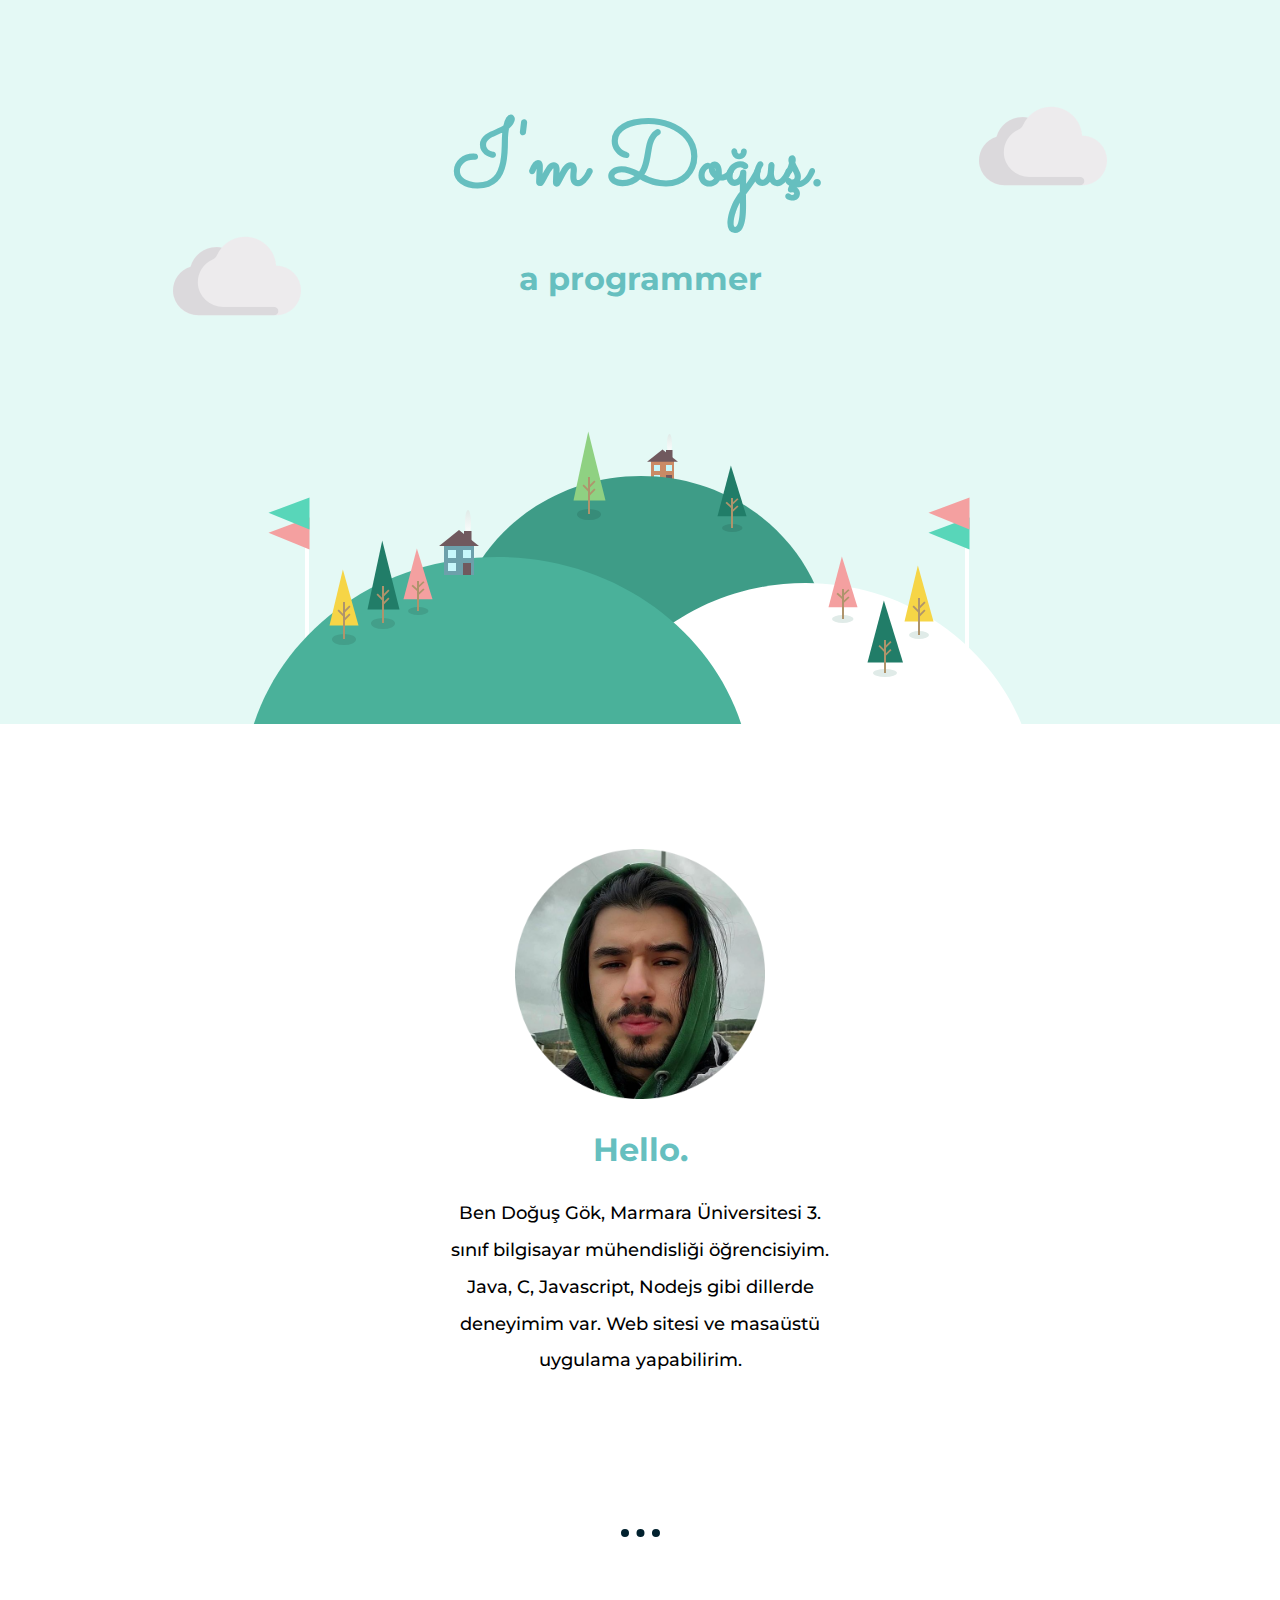
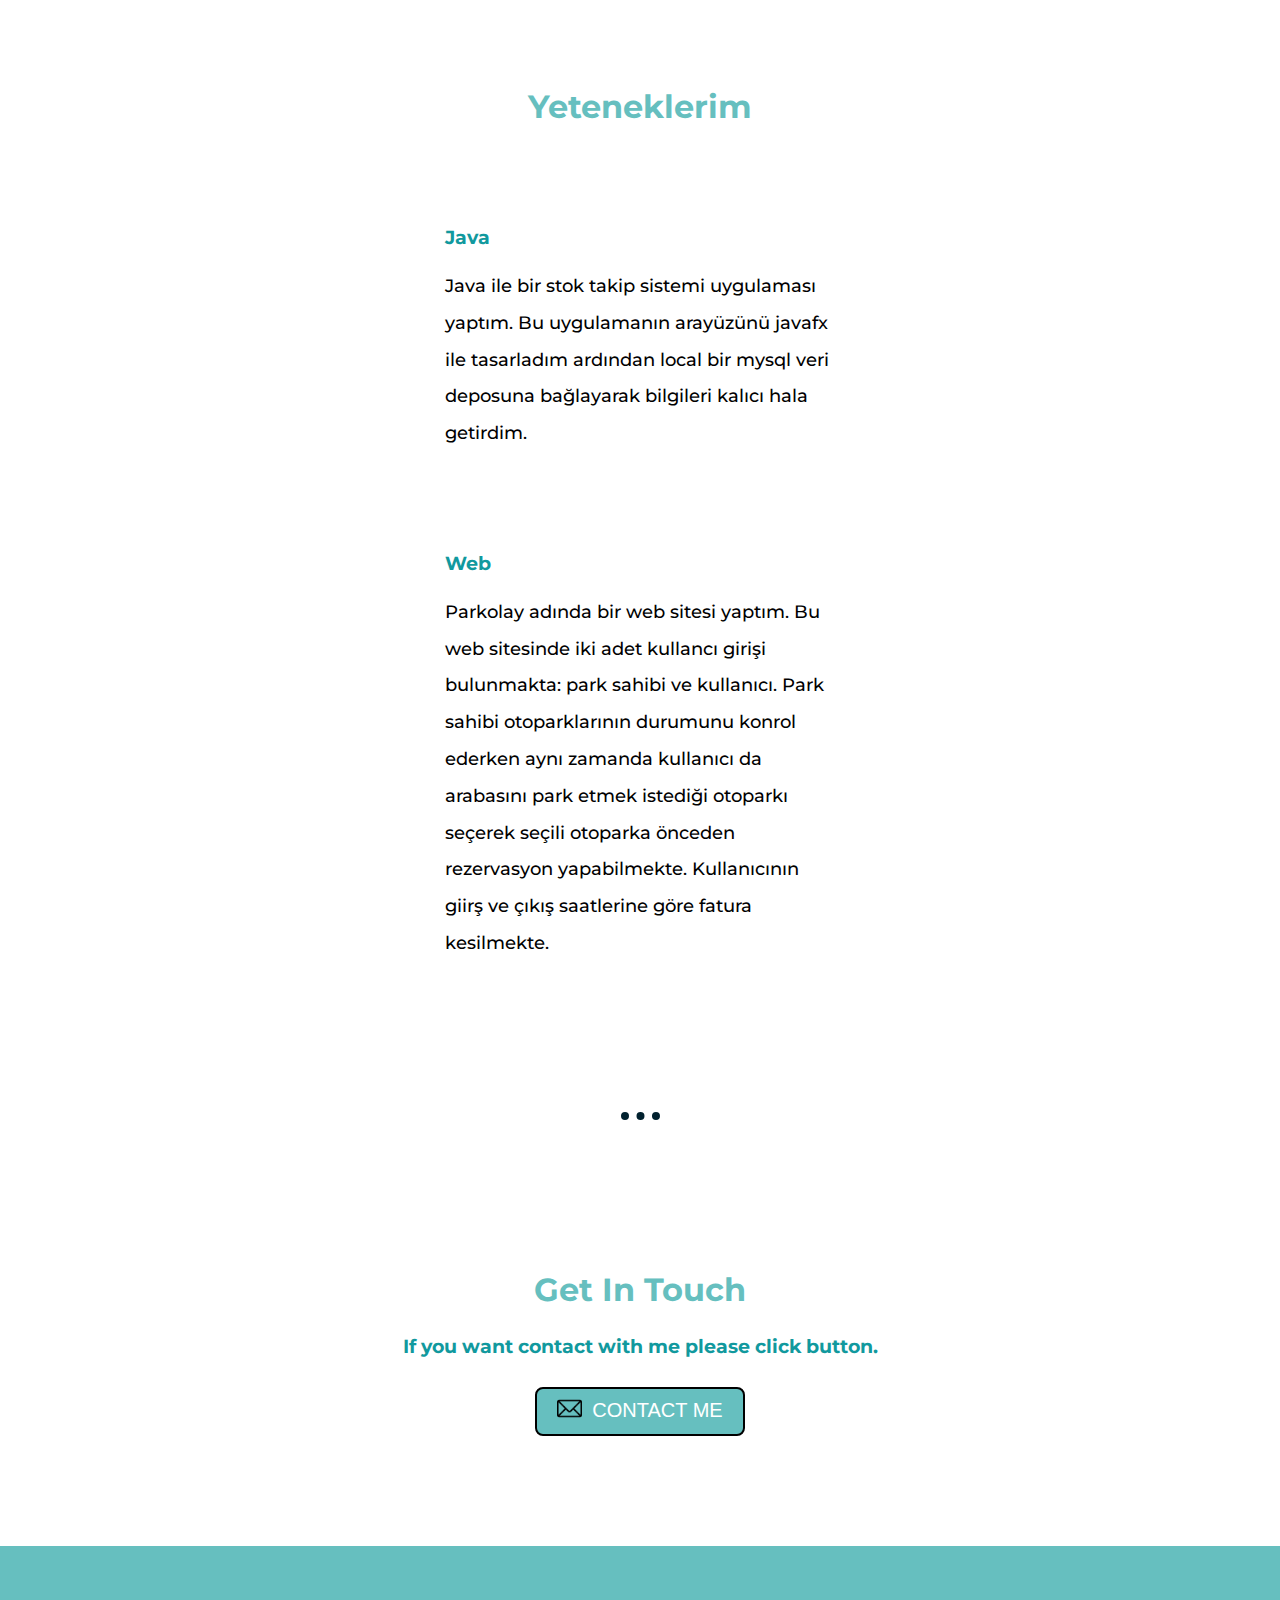
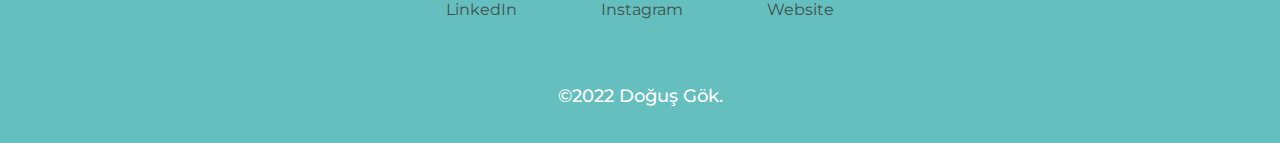
==== index.html @ 89a4b828 "cv" ====
<!DOCTYPE html>
<html lang="en">
  <head>
    <meta charset="UTF-8" />
    <meta http-equiv="X-UA-Compatible" content="IE=edge" />
    <meta name="viewport" content="width=device-width, initial-scale=1.0" />
    <title>Doğuş Gök</title>
    <link rel="icon" href="images/favicon-16x16.png" />
    <link rel="stylesheet" href="css/styles.css" />
    <link rel="preconnect" href="https://fonts.googleapis.com" />
    <link rel="preconnect" href="https://fonts.gstatic.com" crossorigin />
    <link
      href="https://fonts.googleapis.com/css2?family=Sacramento&display=swap"
      rel="stylesheet"
    />
    <link rel="preconnect" href="https://fonts.googleapis.com" />
    <link rel="preconnect" href="https://fonts.gstatic.com" crossorigin />
    <link
      href="https://fonts.googleapis.com/css2?family=Montserrat&display=swap"
      rel="stylesheet"
    />
  </head>
  <body>
    <div class="top-container">
      <img id="left-cloud" class="clouds" src="images/cloud.png" alt="" />
      <div class="top-title">
        <h1>I'm Doğuş.</h1>
        <h2>a programmer</h2>
      </div>

      <img id="right-cloud" class="clouds" src="images/cloud.png" alt="" />
      <img id="mountain-image" src="images/land.svg" alt="" />
    </div>

    <div class="middle-container">
      <div class="profile">
        <img id="profile-img" src="images/dodoProfil-modified.png" alt="" />
        <h2>Hello.</h2>
        <div class="hello-row">
          <p style="text-align: center">
            Ben Doğuş Gök, Marmara Üniversitesi 3. sınıf bilgisayar mühendisliği
            öğrencisiyim. Java, C, Javascript, Nodejs gibi dillerde deneyimim
            var. Web sitesi ve masaüstü uygulama yapabilirim.
          </p>
        </div>
      </div>
      <hr />
      <div class="skills">
        <h2>Yeteneklerim</h2>

        <div class="skill-row">
          <div>
            <img
              class="java-img"
              src="https://mirbozorgi.com/wp-content/uploads/2020/11/skeleton-animation_300.gif"
              alt=""
            />
          </div>
          <div class="title-paragraph java-tp">
            <h3>Java</h3>
            <p>
              Java ile bir stok takip sistemi uygulaması yaptım. Bu uygulamanın
              arayüzünü javafx ile tasarladım ardından local bir mysql veri
              deposuna bağlayarak bilgileri kalıcı hala getirdim.
            </p>
          </div>
        </div>

        <div class="skill-row">
          <div>
            <img
              class="python-img"
              src="https://media1.giphy.com/media/KAq5w47R9rmTuvWOWa/giphy.gif?cid=790b76119df4fadc46e2ac845e18a8a59c46127a33ffb1c3&rid=giphy.gif&ct=g"
              alt=""
            />
          </div>
          <div class="title-paragraph python-tp">
            <h3>Web</h3>
            <p>
              Parkolay adında bir web sitesi yaptım. Bu web sitesinde iki adet
              kullancı girişi bulunmakta: park sahibi ve kullanıcı. Park sahibi
              otoparklarının durumunu konrol ederken aynı zamanda kullanıcı da
              arabasını park etmek istediği otoparkı seçerek seçili otoparka
              önceden rezervasyon yapabilmekte. Kullanıcının giirş ve çıkış
              saatlerine göre fatura kesilmekte.
            </p>
          </div>
        </div>
      </div>
      <hr />
      <div class="contact-me">
        <h2>Get In Touch</h2>
        <h3>If you want contact with me please click button.</h3>
        <div class="btn-row">
          <a class="btn" href="mailto:dgsgk11@email.com">
            <img class="email-img" src="images/email.png" alt="" /> CONTACT
            ME</a
          >
        </div>
      </div>
    </div>

    <div class="bottom-container">
      <a
        class="footer-link"
        href="https://www.linkedin.com/in/doğuş-gök-a86718223/"
        >LinkedIn</a
      >
      <a class="footer-link" href="https://www.instagram.com/dogus_gok/"
        >Instagram</a
      >
      <a class="footer-link" href="https://dogusgok.github.io/cv/">Website</a>

      <p style="color: white">©2022 Doğuş Gök.</p>
    </div>
  </body>
</html>
---- css/styles.css ----
body {
  text-align: center;
  margin: 0;
  font-family: "Montserrat", sans-serif;
}
.top-container {
  background-color: #e4f9f5;
}
.middle-container {
  margin: 75px 250px 0 250px;
}
.bottom-container {
  margin: 100px auto 0 auto;
  background-color: #66bfbf;
  padding: 10px;
}
.hello-row {
  width: 50%;
  margin: auto;
}
.title-parahraph {
  margin: 100px auto;
  display: table;
}
a:hover {
  color: white;
}

.btn {
  text-align: center;
  margin: 10px;
  background: #66bfbf;

  -webkit-border-radius: 8;
  -moz-border-radius: 8;
  border-radius: 8px;
  font-family: Arial;
  color: #ffffff;
  font-size: 20px;
  padding: 10px 20px 10px 20px;
  text-decoration: none;
  border: solid;
  border-width: 2px;
  border-color: black;
}

.btn:hover {
  background: #40514e;
  text-decoration: none;
}

p {
  line-height: 2;
  font-weight: 500;
  font-size: 1.15rem;
}
h1 {
  margin-top: 0;
  margin-bottom: 0px;
  font-family: "Sacramento", cursive;
  font-size: 5.625rem;
  color: #66bfbf;
}
h2 {
  color: #66bfbf;
  font-weight: bold;
  font-size: 2rem;
}
h3 {
  color: #11999e;
  font-weight: bolder;
}
a {
  color: #40514e;
  text-decoration: none;
  display: inline-block;
  margin: 40px;
  padding-top: 4px;
}

.top-title {
  padding: 100px;
  display: inline-block;
}
.clouds {
  width: 128px;
  position: relative;
}

.skill-row {
  width: 50%;
  margin: 100px auto;
  text-align: left;
}
.java-img {
  width: 30%;
  float: left;
  margin-right: 30px;
}
.python-img {
  width: 25%;
  float: right;
  margin-left: 30px;
}

#left-cloud {
  top: 50px;
  right: 50px;
}
#right-cloud {
  top: -80px;
  left: 50px;
}
#mountain-image {
  margin: 0 auto;
  display: block;
}
#profile-img {
  width: 250px;
  margin-top: 50px;
}
hr {
  margin: 150px auto;
  border-style: none;
  border-top-style: dotted;
  border-color: #01212e;
  border-width: 8px;
  width: 5%;
}
.email-img {
  width: 25px;
  float: left;
  margin-right: 10px;
  position: relative;
  bottom: 3px;
}
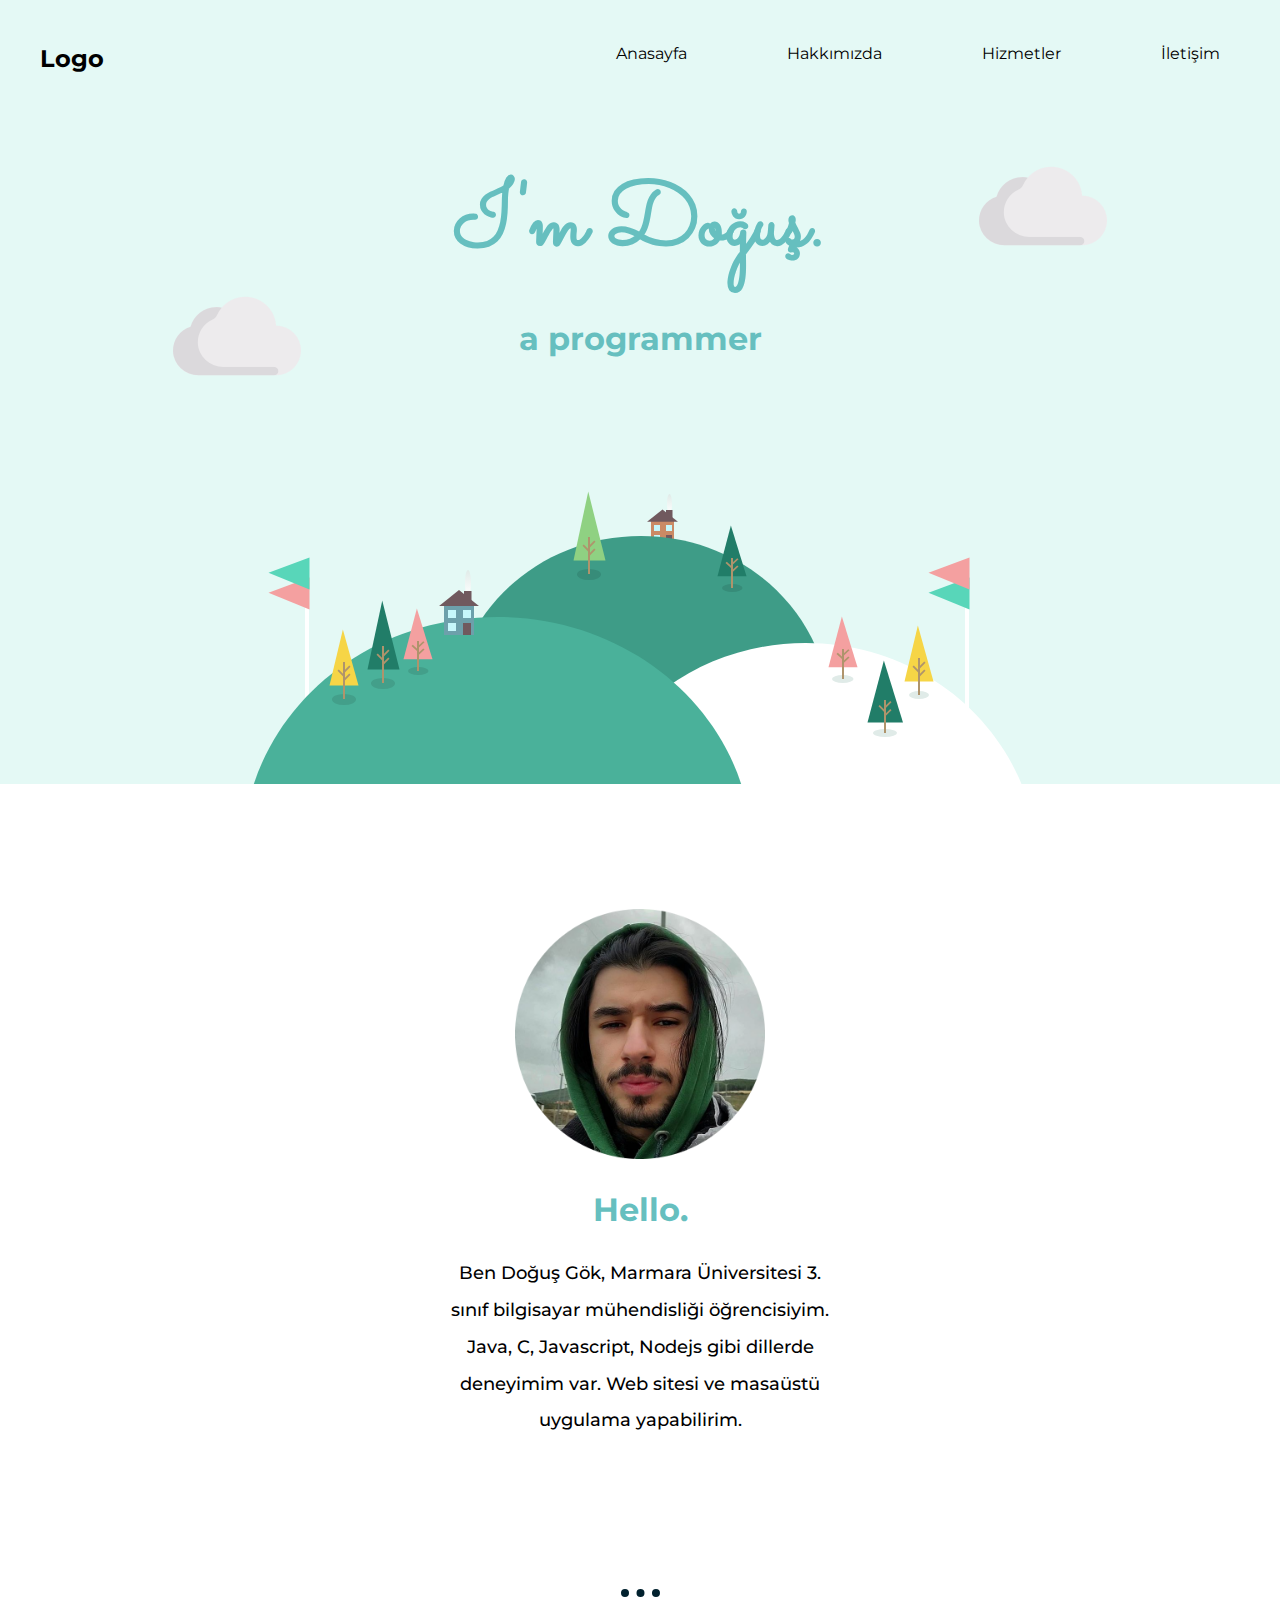
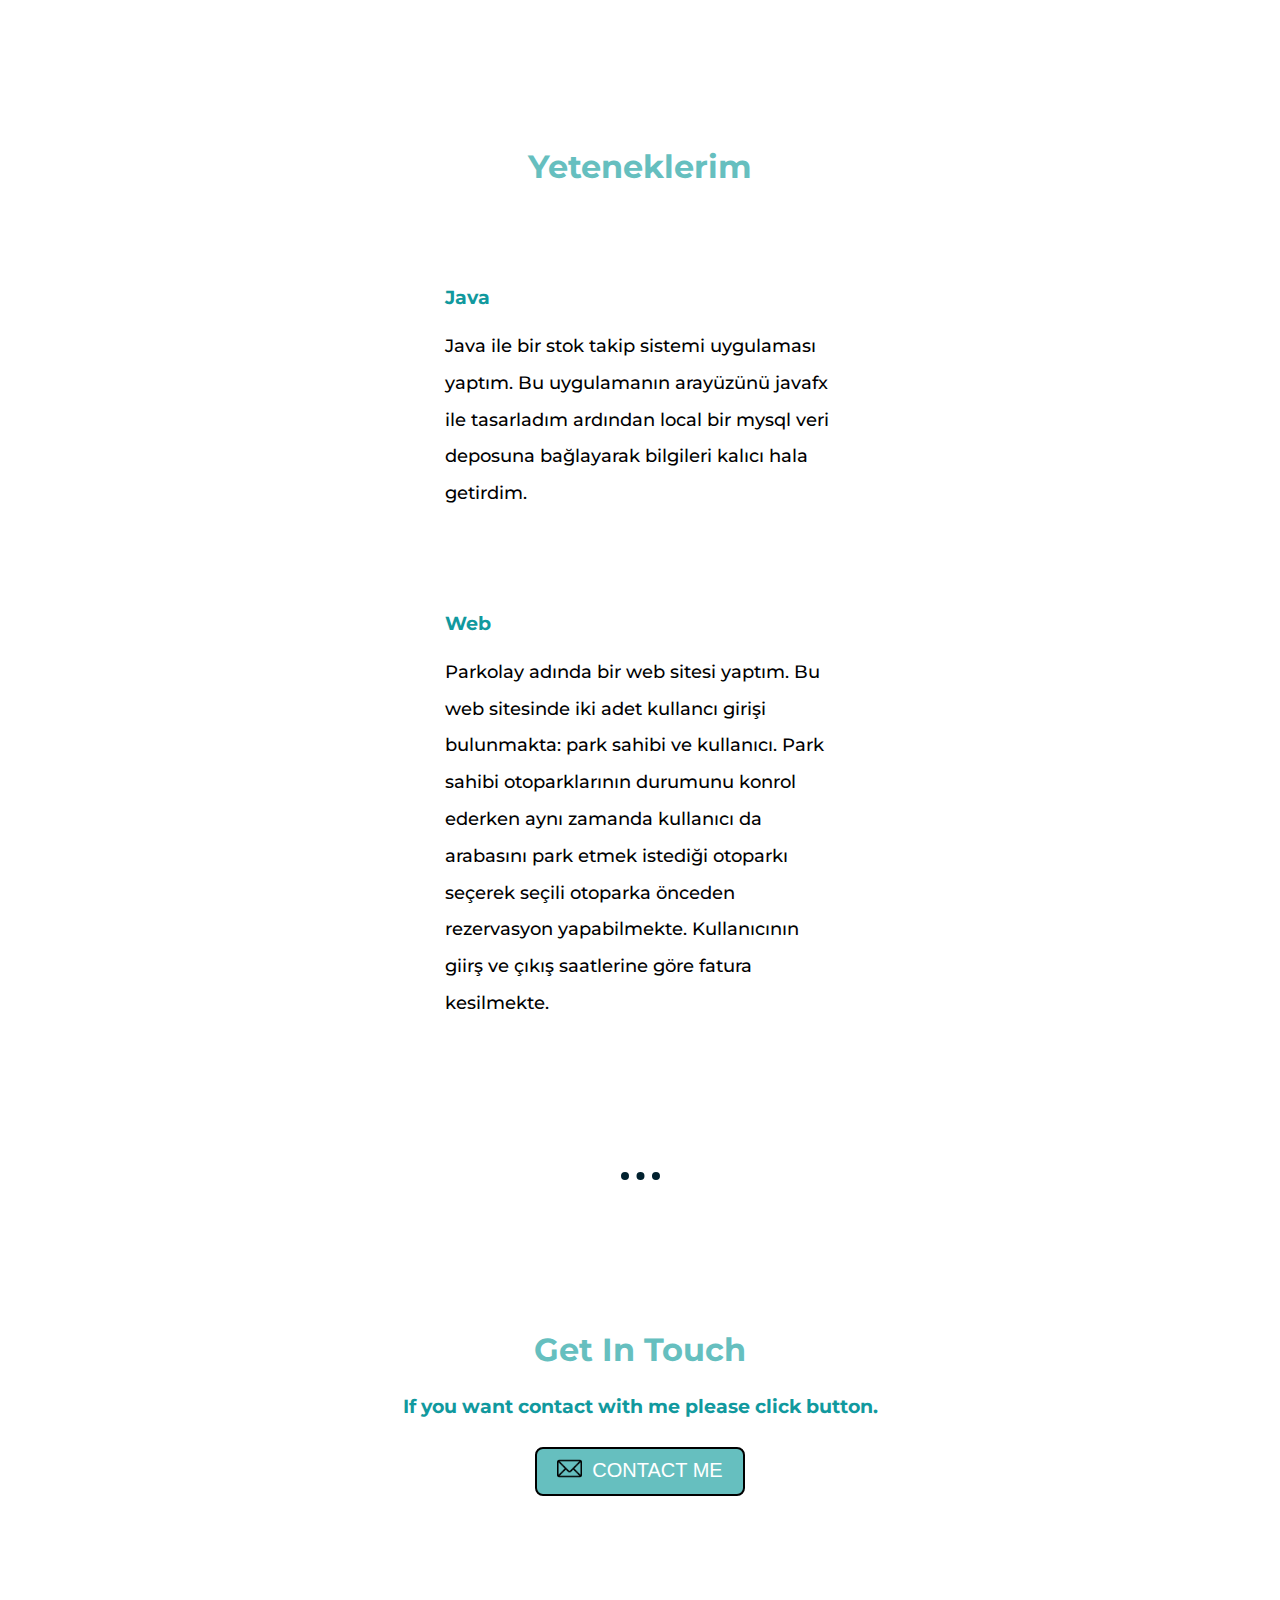
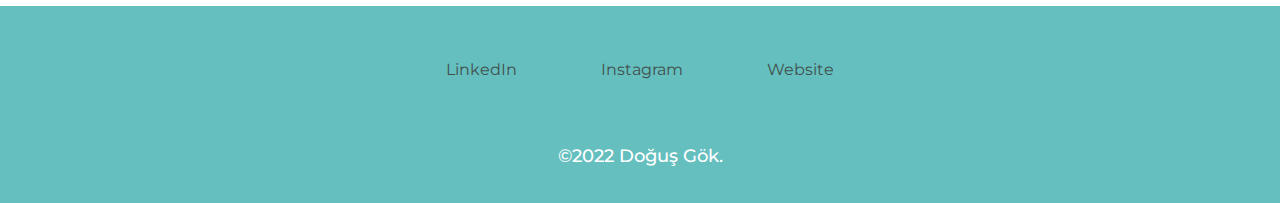
==== commit d6d08c16: "yeni sayfa" ====
--- a/index.html
+++ b/index.html
@@ -21,6 +21,16 @@
     />
   </head>
   <body>
+    <nav class="navbar">
+      <a href="#" class="navbar-logo">Logo</a>
+      <ul class="navbar-links">
+        <li><a href="#">Anasayfa</a></li>
+        <li><a href="#">Hakkımızda</a></li>
+        <li><a href="#">Hizmetler</a></li>
+        <li><a href="#">İletişim</a></li>
+      </ul>
+    </nav>
+
     <div class="top-container">
       <img id="left-cloud" class="clouds" src="images/cloud.png" alt="" />
       <div class="top-title">
--- a/css/styles.css
+++ b/css/styles.css
@@ -3,6 +3,38 @@
   margin: 0;
   font-family: "Montserrat", sans-serif;
 }
+.navbar {
+  height: 60px;
+  background-color: #e4f9f5;
+  display: flex;
+  flex-wrap: wrap;
+}
+
+.navbar-logo {
+  color: black;
+  font-size: 24px;
+  font-weight: bold;
+  text-decoration: none;
+  margin-right: auto;
+  margin-left: 40px;
+}
+
+.navbar-links {
+  list-style: none;
+  display: flex;
+  margin: 0;
+  padding: 0;
+}
+
+.navbar-links li {
+  margin-right: 20px;
+}
+
+.navbar-links li a {
+  color: black;
+  text-decoration: none;
+}
+
 .top-container {
   background-color: #e4f9f5;
 }
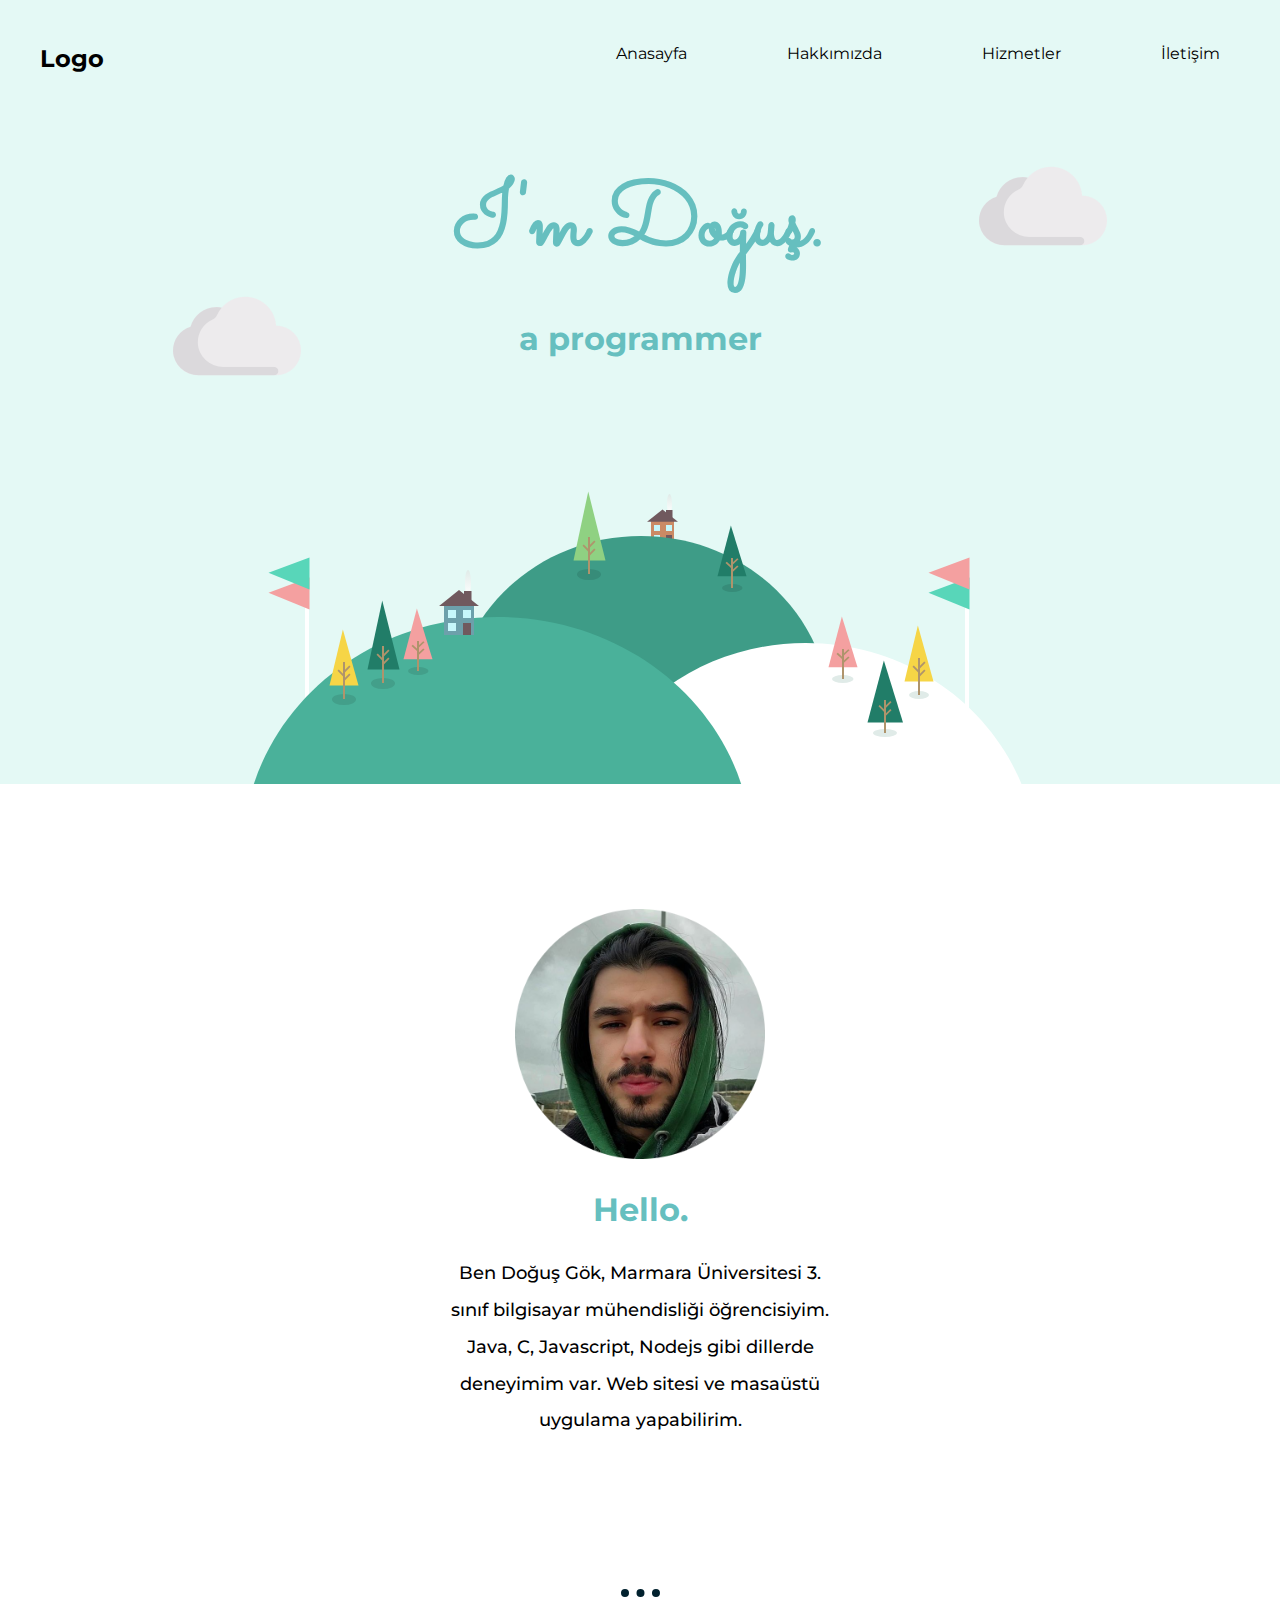
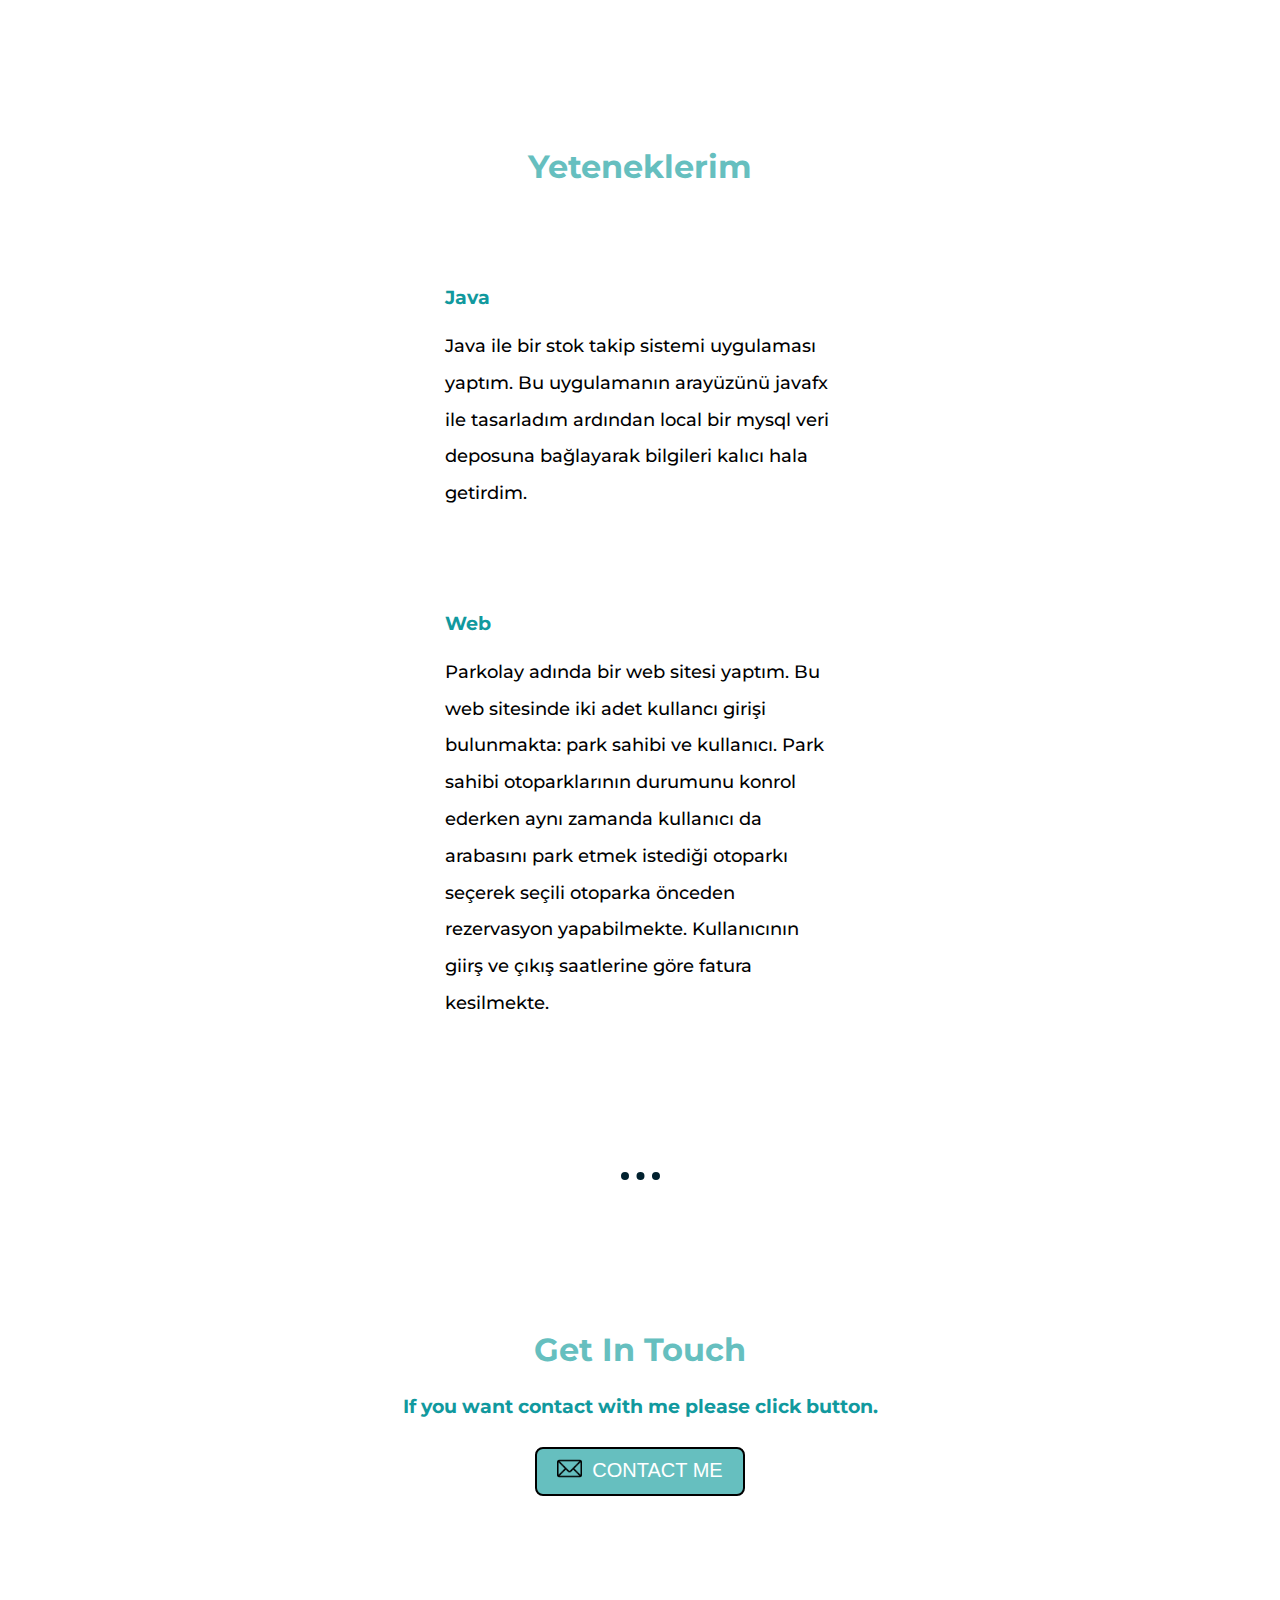
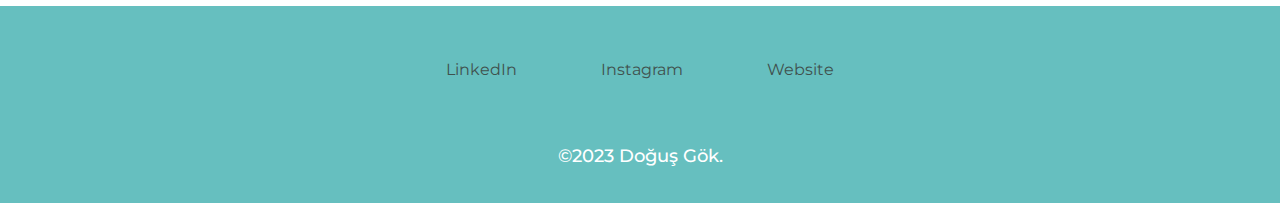
==== commit 597654dc: "Update index.html" ====
--- a/index.html
+++ b/index.html
@@ -121,7 +121,7 @@
       >
       <a class="footer-link" href="https://dogusgok.github.io/cv/">Website</a>
 
-      <p style="color: white">©2022 Doğuş Gök.</p>
+      <p style="color: white">©2023 Doğuş Gök.</p>
     </div>
   </body>
 </html>
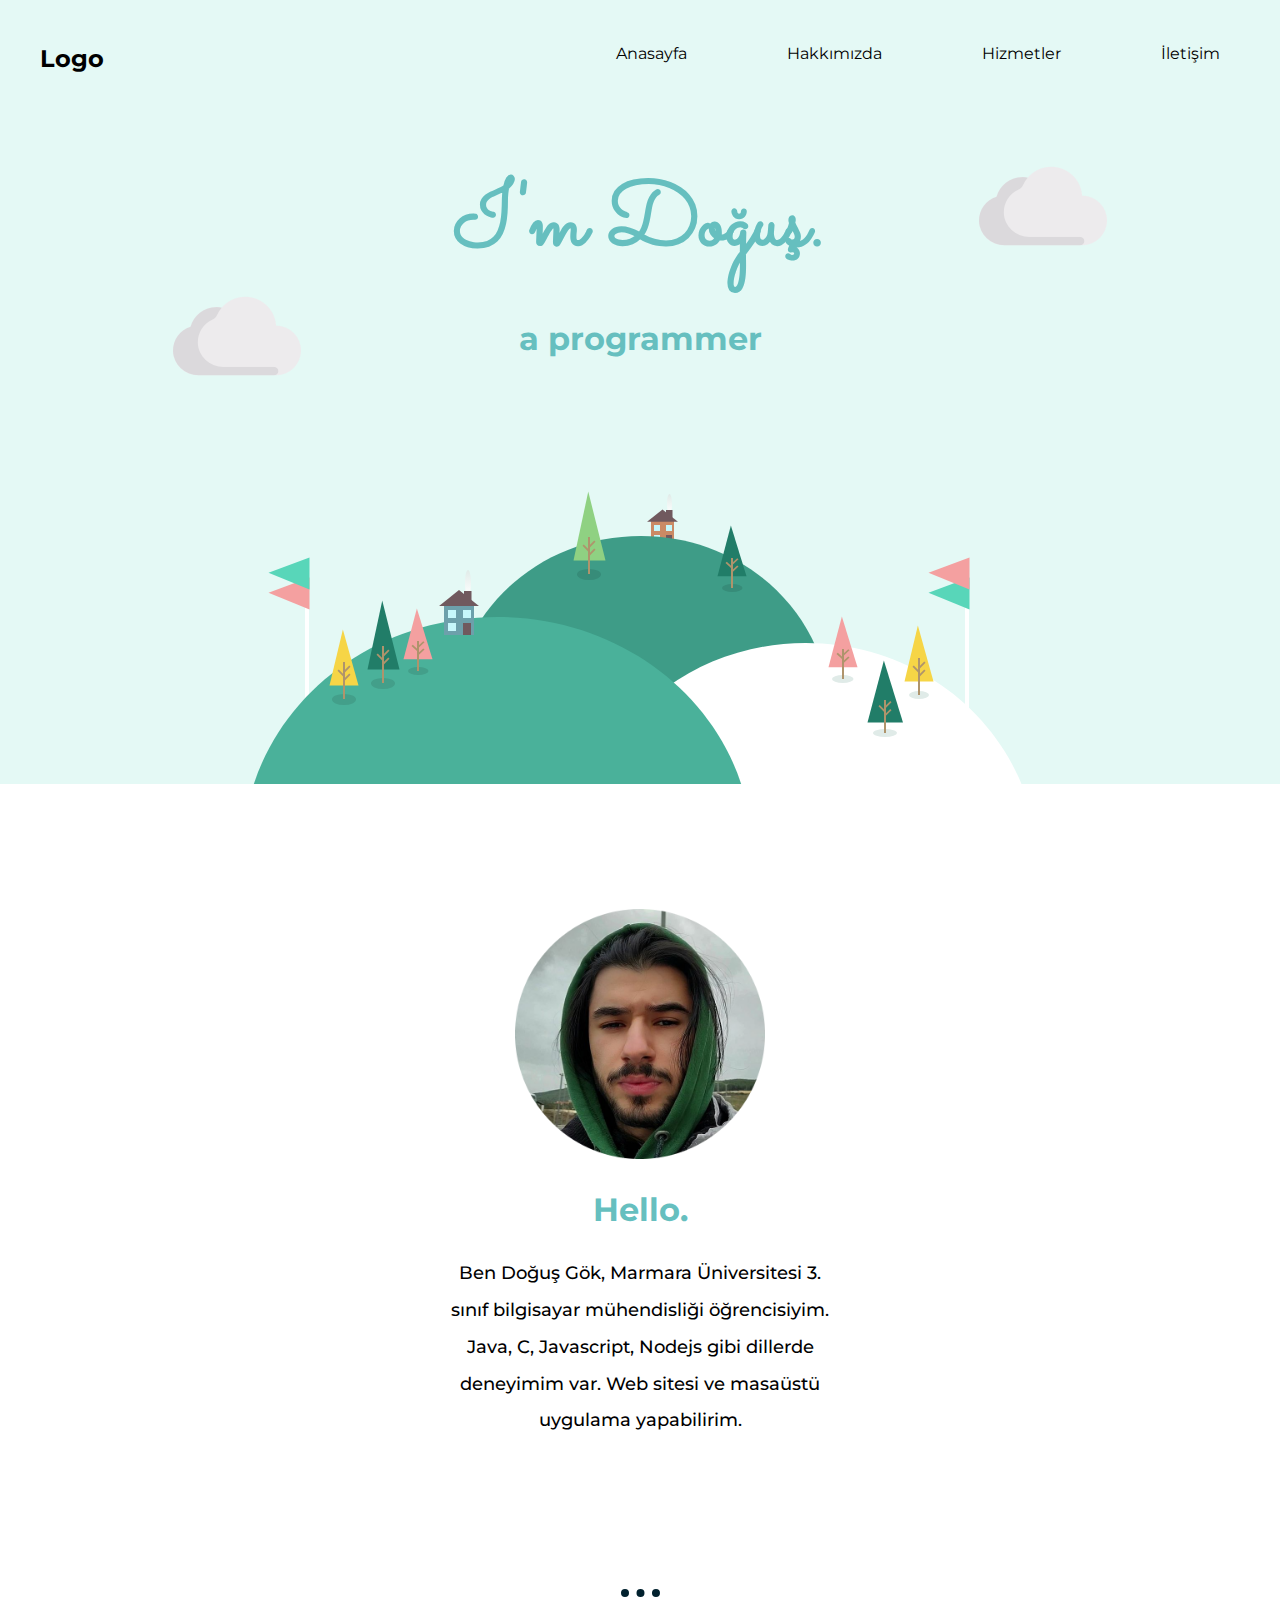
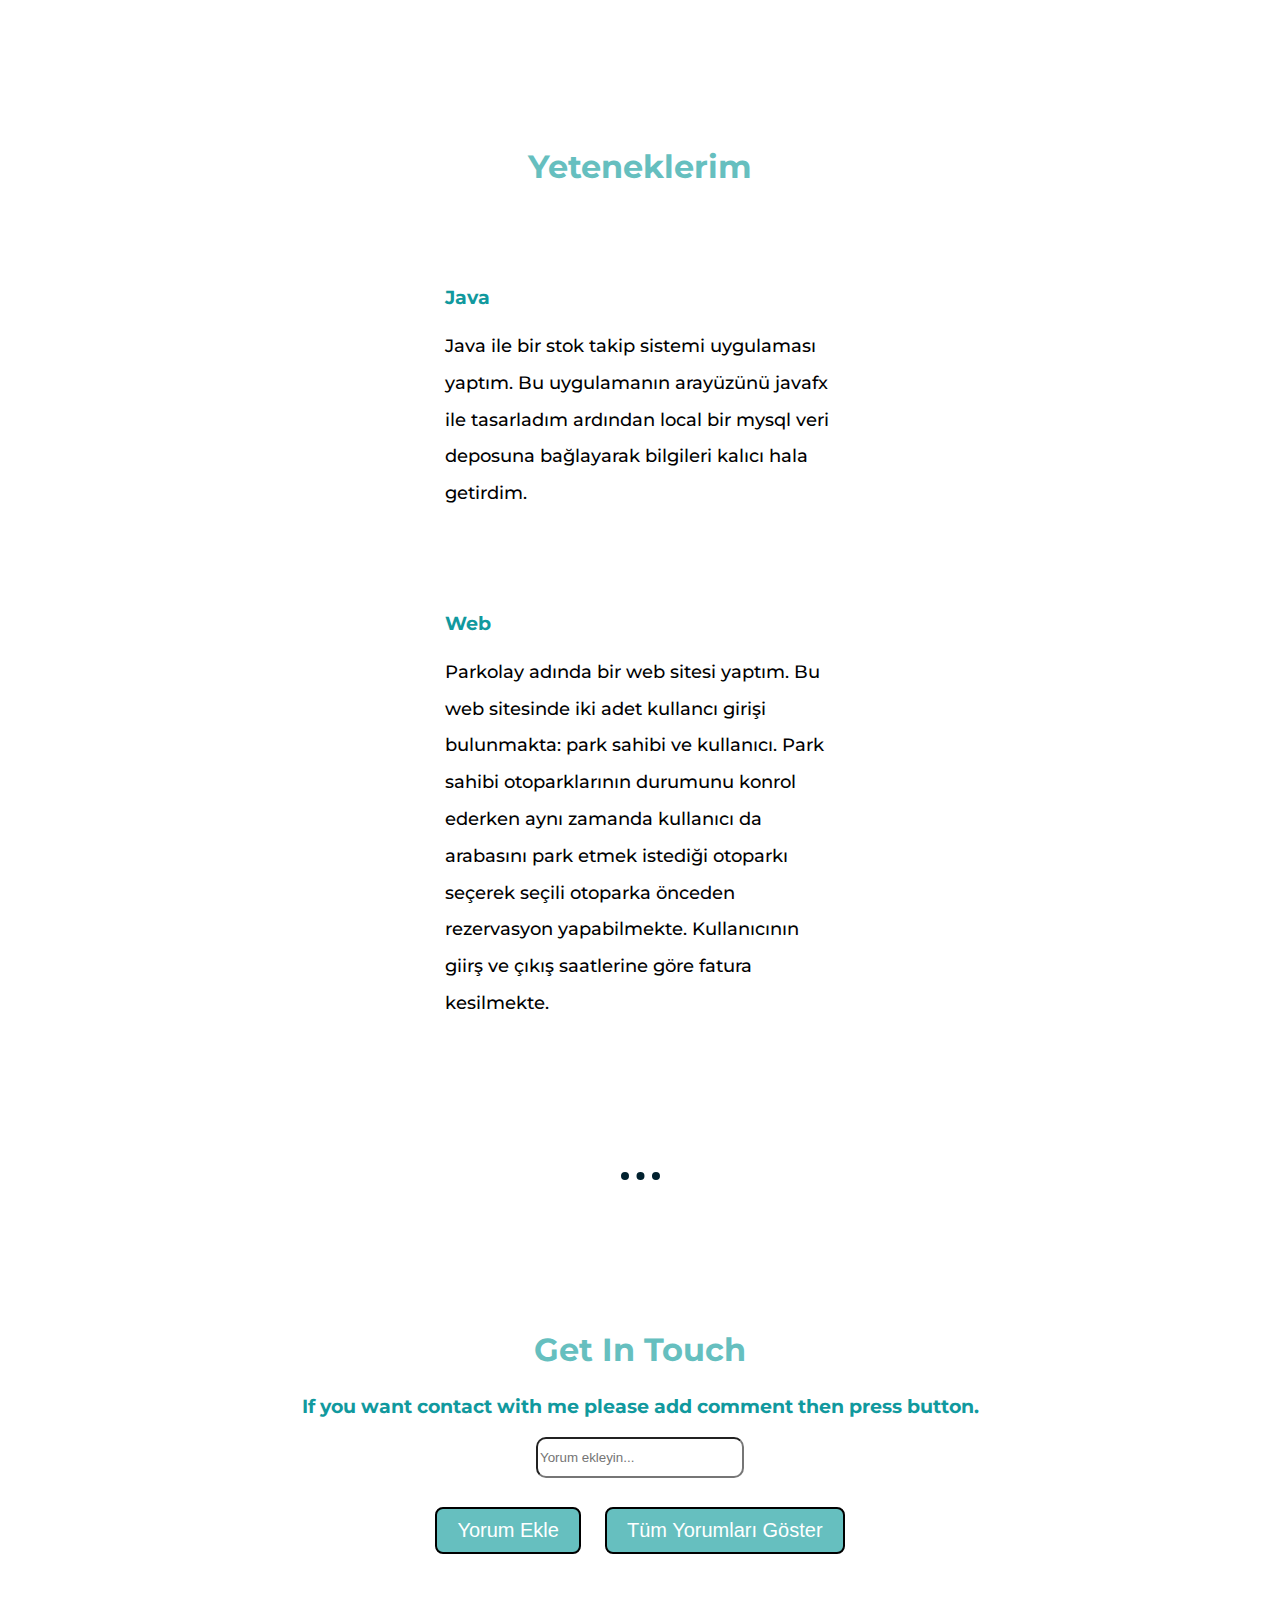
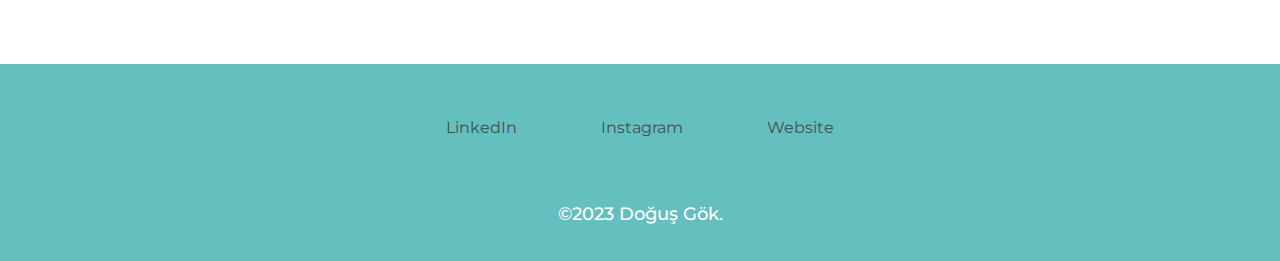
==== commit e683c81b: "script sayfanın sonunda" ====
--- a/index.html
+++ b/index.html
@@ -19,6 +19,7 @@
       href="https://fonts.googleapis.com/css2?family=Montserrat&display=swap"
       rel="stylesheet"
     />
+    <script src="./javascript/script.js"></script>
   </head>
   <body>
     <nav class="navbar">
@@ -100,14 +101,14 @@
       <hr />
       <div class="contact-me">
         <h2>Get In Touch</h2>
-        <h3>If you want contact with me please click button.</h3>
-        <div class="btn-row">
-          <a class="btn" href="mailto:dgsgk11@email.com">
-            <img class="email-img" src="images/email.png" alt="" /> CONTACT
-            ME</a
-          >
-        </div>
+        <h3>If you want contact with me please add comment then press button.</h3>
+        <input class="input" placeholder="Yorum ekleyin..." type="text" id="input" name="input"><br><br>
+    <button class="btn" onclick="addComment()">Yorum Ekle</button>
+    <button class="btn" onclick="showAllComments()">Tüm Yorumları Göster</button>
       </div>
+      
+    
+  </body>
     </div>
 
     <div class="bottom-container">
@@ -125,3 +126,5 @@
     </div>
   </body>
 </html>
+
+
--- a/css/styles.css
+++ b/css/styles.css
@@ -166,3 +166,9 @@
   position: relative;
   bottom: 3px;
 }
+.input {
+  width: 200px;
+  height: 35px;
+  border-width: 2px;
+  border-radius: 10px;
+}
